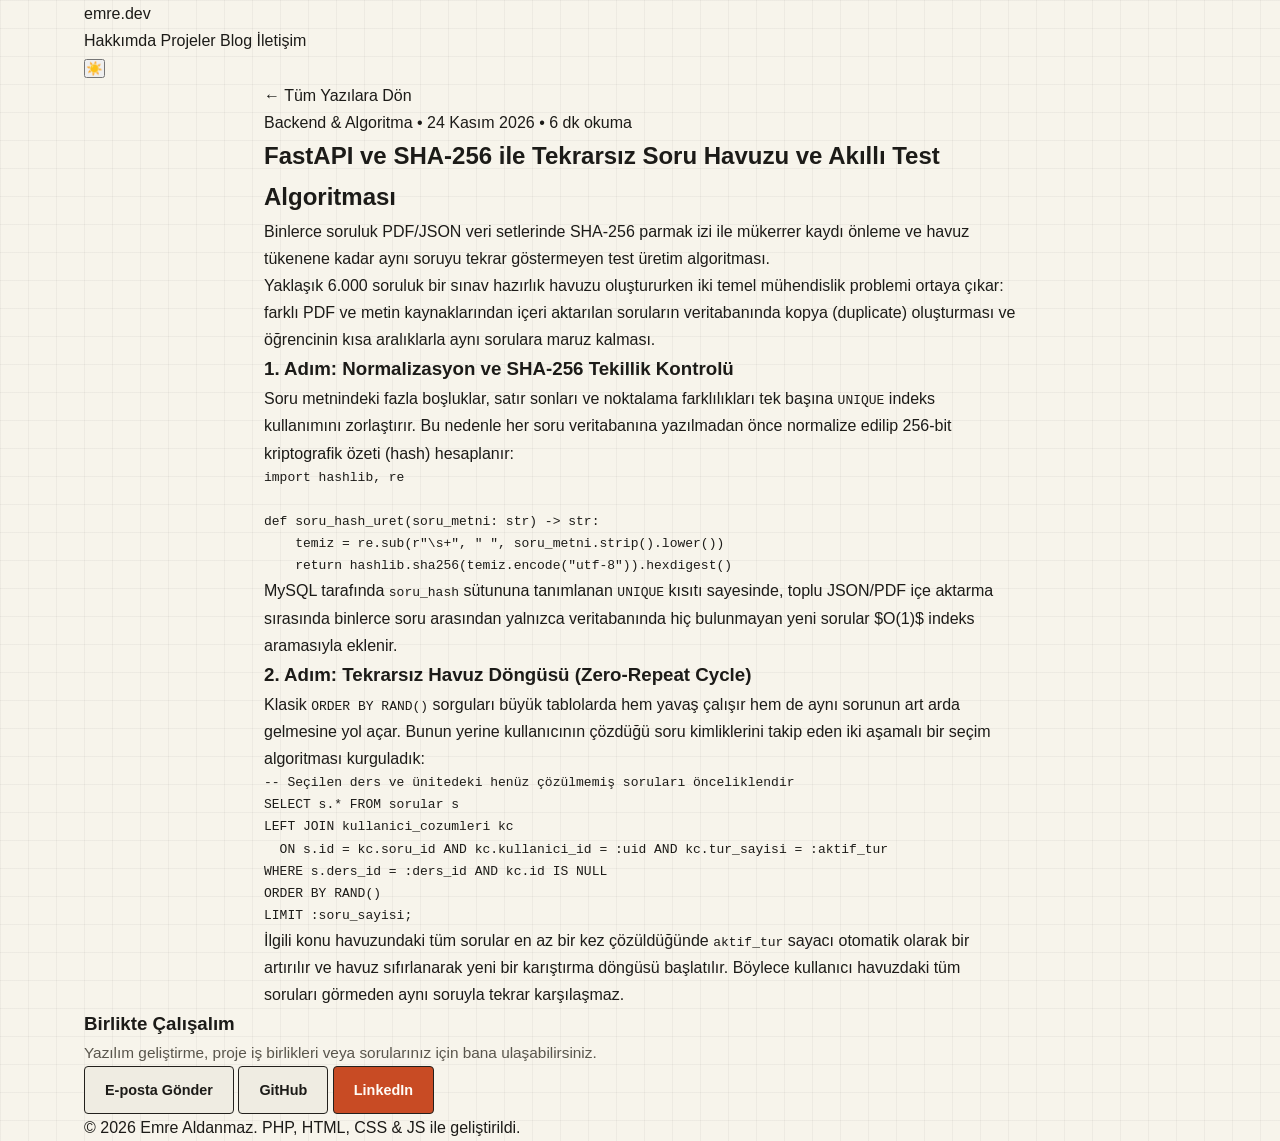
==== post-fastapi-sha256-tekrarsiz-soru-havuzu-algoritmasi.html @ 30eb45e7 "Web proglamlama odev hazir push" ====
<!DOCTYPE html>
<html lang="tr" data-theme="dark">
<head>
    <meta charset="UTF-8">
    <meta name="viewport" content="width=device-width, initial-scale=1.0">
    <title>FastAPI ve SHA-256 ile Tekrarsız Soru Havuzu ve Akıllı Test Algoritması — Emre Aldanmaz</title>
    <link rel="preconnect" href="https://fonts.googleapis.com">
    <link rel="preconnect" href="https://fonts.gstatic.com" crossorigin>
    <link href="https://fonts.googleapis.com/css2?family=Inter:wght@400;500;600;700&family=JetBrains+Mono:wght@400;600&display=swap" rel="stylesheet">
    <link rel="stylesheet" href="assets/css/style.css">
</head>
<body>
    <header class="navbar">
        <div class="container nav-content">
            <a href="index.html" class="brand">
                <span class="brand-dot"></span>
                <span>emre<span class="accent">.dev</span></span>
            </a>
            <nav class="nav-links" id="navLinks">
                <a href="index.html#hakkimda">Hakkımda</a>
                <a href="index.html#projeler">Projeler</a>
                <a href="index.html#blog">Blog</a>
                <a href="index.html#iletisim">İletişim</a>
            </nav>
            <div class="nav-actions">
                <button id="themeToggle" class="icon-btn" aria-label="Temayı Değiştir" title="Tema Değiştir">
                    <span id="themeIcon">☀️</span>
                </button>
                <button id="menuToggle" class="icon-btn mobile-only" aria-label="Menüyü Aç">☰</button>
            </div>
        </div>
    </header>
    <main>
<article class="post-article">
    <div class="container narrow">
        <a href="index.html#blog" class="back-link">← Tüm Yazılara Dön</a>
        <header class="post-header">
            <div class="blog-meta">
                <span class="blog-cat">Backend &amp; Algoritma</span>
                <span>•</span>
                <span>24 Kasım 2026</span>
                <span>•</span>
                <span>6 dk okuma</span>
            </div>
            <h1>FastAPI ve SHA-256 ile Tekrarsız Soru Havuzu ve Akıllı Test Algoritması</h1>
            <p class="post-lead">Binlerce soruluk PDF/JSON veri setlerinde SHA-256 parmak izi ile mükerrer kaydı önleme ve havuz tükenene kadar aynı soruyu tekrar göstermeyen test üretim algoritması.</p>
        </header>

        <div class="post-content">
            
            <p>Yaklaşık 6.000 soruluk bir sınav hazırlık havuzu oluştururken iki temel mühendislik problemi ortaya çıkar: farklı PDF ve metin kaynaklarından içeri aktarılan soruların veritabanında kopya (duplicate) oluşturması ve öğrencinin kısa aralıklarla aynı sorulara maruz kalması.</p>
            <h3>1. Adım: Normalizasyon ve SHA-256 Tekillik Kontrolü</h3>
            <p>Soru metnindeki fazla boşluklar, satır sonları ve noktalama farklılıkları tek başına <code>UNIQUE</code> indeks kullanımını zorlaştırır. Bu nedenle her soru veritabanına yazılmadan önce normalize edilip 256-bit kriptografik özeti (hash) hesaplanır:</p>
            <pre><code>import hashlib, re

def soru_hash_uret(soru_metni: str) -> str:
    temiz = re.sub(r"\s+", " ", soru_metni.strip().lower())
    return hashlib.sha256(temiz.encode("utf-8")).hexdigest()</code></pre>
            <p>MySQL tarafında <code>soru_hash</code> sütununa tanımlanan <code>UNIQUE</code> kısıtı sayesinde, toplu JSON/PDF içe aktarma sırasında binlerce soru arasından yalnızca veritabanında hiç bulunmayan yeni sorular $O(1)$ indeks aramasıyla eklenir.</p>
            <h3>2. Adım: Tekrarsız Havuz Döngüsü (Zero-Repeat Cycle)</h3>
            <p>Klasik <code>ORDER BY RAND()</code> sorguları büyük tablolarda hem yavaş çalışır hem de aynı sorunun art arda gelmesine yol açar. Bunun yerine kullanıcının çözdüğü soru kimliklerini takip eden iki aşamalı bir seçim algoritması kurguladık:</p>
            <pre><code>-- Seçilen ders ve ünitedeki henüz çözülmemiş soruları önceliklendir
SELECT s.* FROM sorular s
LEFT JOIN kullanici_cozumleri kc
  ON s.id = kc.soru_id AND kc.kullanici_id = :uid AND kc.tur_sayisi = :aktif_tur
WHERE s.ders_id = :ders_id AND kc.id IS NULL
ORDER BY RAND()
LIMIT :soru_sayisi;</code></pre>
            <p>İlgili konu havuzundaki tüm sorular en az bir kez çözüldüğünde <code>aktif_tur</code> sayacı otomatik olarak bir artırılır ve havuz sıfırlanarak yeni bir karıştırma döngüsü başlatılır. Böylece kullanıcı havuzdaki tüm soruları görmeden aynı soruyla tekrar karşılaşmaz.</p>
                </div>
    </div>
</article>

</main>
    <footer class="footer" id="iletisim">
        <div class="container footer-content">
            <div>
                <h3>Birlikte Çalışalım</h3>
                <p class="muted">Yazılım geliştirme, proje iş birlikleri veya sorularınız için bana ulaşabilirsiniz.</p>
            </div>
            <div class="social-links">
                <a href="mailto:emrealdanmaz@example.com" class="btn btn-outline">E-posta Gönder</a>
                <a href="https://github.com/emrealdanmaz" target="_blank" rel="noopener" class="btn btn-outline">GitHub</a>
                <a href="https://linkedin.com/in/emrealdanmaz" target="_blank" rel="noopener" class="btn btn-primary">LinkedIn</a>
            </div>
        </div>
        <div class="container footer-bottom">
            <p>© 2026 Emre Aldanmaz. PHP, HTML, CSS & JS ile geliştirildi.</p>
        </div>
    </footer>
    <script src="assets/js/app.js"></script>
</body>
</html>
---- assets/css/style.css ----
:root {
    /* Sıcak Krem Laboratuvar & Teletext Vitrini (Varsayılan) */
    --bg-main: #F7F4EB;
    --bg-surface: #FFFDF8;
    --bg-panel: #EFECE2;
    --border-color: #23211D;
    --border-subtle: #D5CFC0;
    --text-main: #1C1B18;
    --text-muted: #59554C;
    --accent: #C84B24;        /* Laboratuvar Turuncusu */
    --accent-secondary: #1E6B52; /* Osiloskop Yeşili */
    --accent-soft: rgba(200, 75, 36, 0.1);
    --kbd-bg: #E6E1D3;
    --code-bg: #1E1D1A;
    --code-text: #F7F4EB;
    --grid-line: rgba(35, 33, 29, 0.045);
}

[data-theme="dark"] {
    /* Gece Modu: Kehribar Laboratuvar CRT */
    --bg-main: #151412;
    --bg-surface: #1D1C19;
    --bg-panel: #25231F;
    --border-color: #D8CBB8;
    --border-subtle: #38342E;
    --text-main: #F2ECE1;
    --text-muted: #A69E90;
    --accent: #F59E0B;
    --accent-secondary: #34D399;
    --accent-soft: rgba(245, 158, 11, 0.14);
    --kbd-bg: #2E2B26;
    --code-bg: #0F0E0D;
    --code-text: #F2ECE1;
    --grid-line: rgba(216, 203, 184, 0.04);
}

* {
    box-sizing: border-box;
    margin: 0;
    padding: 0;
}

html {
    scroll-behavior: smooth;
    scroll-padding-top: 84px;
}

body {
    font-family: 'Plus Jakarta Sans', -apple-system, BlinkMacSystemFont, sans-serif;
    background-color: var(--bg-main);
    /* İnce milimetrik laboratuvar kağıdı dokusu */
    background-image:
        linear-gradient(to right, var(--grid-line) 1px, transparent 1px),
        linear-gradient(to bottom, var(--grid-line) 1px, transparent 1px);
    background-size: 28px 28px;
    color: var(--text-main);
    line-height: 1.7;
    transition: background-color 0.2s ease, color 0.2s ease;
}

.mono {
    font-family: 'JetBrains Mono', monospace;
}

a {
    color: inherit;
    text-decoration: none;
}

kbd {
    display: inline-block;
    font-family: 'JetBrains Mono', monospace;
    font-size: 0.74rem;
    font-weight: 700;
    padding: 0.1rem 0.4rem;
    background: var(--kbd-bg);
    border: 1px solid var(--border-color);
    border-bottom-width: 2px;
    border-radius: 3px;
    color: var(--text-main);
}

.container {
    max-width: 1160px;
    margin: 0 auto;
    padding: 0 1.5rem;
}

.container.narrow {
    max-width: 800px;
}

/* Üst Bar & F1-F4 Menüsü */
.lab-topbar {
    position: sticky;
    top: 0;
    z-index: 100;
    background: var(--bg-surface);
    border-bottom: 2px solid var(--border-color);
}

.topbar-inner {
    display: flex;
    align-items: center;
    justify-content: space-between;
    height: 66px;
    gap: 1rem;
}

.lab-brand {
    display: flex;
    align-items: center;
    gap: 0.6rem;
    font-weight: 700;
    font-size: 0.92rem;
    letter-spacing: 0.02em;
}

.status-led {
    width: 10px;
    height: 10px;
    border-radius: 50%;
    background: var(--accent-secondary);
    box-shadow: 0 0 8px var(--accent-secondary);
}

.fkey-nav {
    display: flex;
    align-items: center;
    gap: 0.45rem;
}

.fkey-item {
    display: inline-flex;
    align-items: center;
    gap: 0.45rem;
    padding: 0.35rem 0.7rem;
    border: 1px solid var(--border-subtle);
    border-radius: 4px;
    font-family: 'JetBrains Mono', monospace;
    font-size: 0.8rem;
    font-weight: 600;
    transition: all 0.15s ease;
}

.fkey-item:hover, .fkey-item.active {
    background: var(--accent-soft);
    border-color: var(--accent);
    color: var(--accent);
}

.fkey-item.active kbd {
    background: var(--accent);
    color: #FFFDF8;
    border-color: var(--accent);
}

.topbar-controls {
    display: flex;
    align-items: center;
    gap: 0.6rem;
}

.clock-pill {
    font-size: 0.8rem;
    padding: 0.3rem 0.65rem;
    background: var(--bg-panel);
    border: 1px solid var(--border-subtle);
    border-radius: 4px;
    color: var(--text-muted);
}

.lab-btn-icon {
    width: 36px;
    height: 36px;
    border: 1.5px solid var(--border-color);
    background: var(--bg-panel);
    color: var(--text-main);
    border-radius: 4px;
    cursor: pointer;
    font-size: 1rem;
    display: grid;
    place-items: center;
}

.lab-btn-icon:hover {
    border-color: var(--accent);
    color: var(--accent);
}

.mobile-only {
    display: none;
}

/* Ana İki Sütunlu Laboratuvar Düzeni */
.lab-layout {
    display: grid;
    grid-template-columns: 1fr 290px;
    gap: 2.5rem;
    padding-top: 2.5rem;
    padding-bottom: 4rem;
    align-items: start;
}

/* Hero Bölümü */
.lab-hero {
    background: var(--bg-surface);
    border: 2px solid var(--border-color);
    border-radius: 6px;
    padding: 2.2rem;
    margin-bottom: 3rem;
}

.teletext-header {
    display: flex;
    justify-content: space-between;
    align-items: center;
    flex-wrap: wrap;
    gap: 0.5rem;
    padding-bottom: 1rem;
    margin-bottom: 1.4rem;
    border-bottom: 1px dashed var(--border-subtle);
    font-size: 0.78rem;
}

.teletext-tag {
    font-family: 'JetBrains Mono', monospace;
    font-size: 0.78rem;
    font-weight: 700;
    color: var(--accent);
    letter-spacing: 0.04em;
}

.lab-hero h1 {
    font-size: clamp(2rem, 3.8vw, 2.75rem);
    font-weight: 800;
    letter-spacing: -0.025em;
    line-height: 1.15;
    margin-bottom: 0.45rem;
}

.hero-role {
    font-size: 1.1rem;
    font-weight: 600;
    color: var(--accent-secondary);
    margin-bottom: 1.1rem;
}

.hero-bio {
    color: var(--text-muted);
    font-size: 1.02rem;
    max-width: 68ch;
    margin-bottom: 1.75rem;
}

.hero-actions {
    display: flex;
    flex-wrap: wrap;
    gap: 0.85rem;
    margin-bottom: 2rem;
}

.btn {
    display: inline-flex;
    align-items: center;
    gap: 0.5rem;
    padding: 0.65rem 1.25rem;
    border-radius: 4px;
    font-weight: 600;
    font-size: 0.9rem;
    border: 1.5px solid var(--border-color);
    transition: all 0.15s ease;
}

.btn-primary {
    background: var(--accent);
    border-color: var(--border-color);
    color: #FFFDF8;
}

.btn-primary:hover {
    filter: brightness(1.08);
    transform: translateY(-1px);
}

.btn-outline {
    background: var(--bg-panel);
    color: var(--text-main);
}

.btn-outline:hover {
    border-color: var(--accent);
    color: var(--accent);
}

/* Yetkinlik Matrisi */
.skills-matrix {
    display: grid;
    grid-template-columns: repeat(auto-fit, minmax(220px, 1fr));
    gap: 1rem;
    padding-top: 1.5rem;
    border-top: 1px solid var(--border-subtle);
}

.matrix-box {
    background: var(--bg-panel);
    border: 1px solid var(--border-subtle);
    border-radius: 4px;
    padding: 1rem;
}

.matrix-title {
    font-size: 0.78rem;
    font-weight: 700;
    color: var(--text-muted);
    margin-bottom: 0.65rem;
    text-transform: uppercase;
}

.tag-list {
    display: flex;
    flex-wrap: wrap;
    gap: 0.4rem;
}

.spec-chip {
    font-family: 'JetBrains Mono', monospace;
    font-size: 0.76rem;
    font-weight: 600;
    padding: 0.2rem 0.5rem;
    background: var(--bg-surface);
    border: 1px solid var(--border-subtle);
    border-radius: 3px;
}

/* Bölümler & Kartlar */
.lab-section {
    margin-bottom: 3.5rem;
}

.section-top {
    display: flex;
    justify-content: space-between;
    align-items: flex-end;
    gap: 1rem;
    margin-bottom: 1.5rem;
    padding-bottom: 0.75rem;
    border-bottom: 2px solid var(--border-color);
}

.section-top.flex-wrap {
    flex-wrap: wrap;
}

.section-top h2 {
    font-size: 1.65rem;
    font-weight: 800;
    letter-spacing: -0.02em;
    margin-top: 0.2rem;
}

.count-badge {
    font-size: 0.78rem;
    padding: 0.25rem 0.6rem;
    background: var(--bg-panel);
    border: 1px solid var(--border-subtle);
    border-radius: 4px;
}

.projects-stack, .blog-stack {
    display: flex;
    flex-direction: column;
    gap: 1.25rem;
}

.lab-card {
    background: var(--bg-surface);
    border: 1.5px solid var(--border-color);
    border-radius: 6px;
    padding: 1.5rem;
    transition: border-color 0.15s ease, transform 0.15s ease;
}

.lab-card:hover {
    border-color: var(--accent);
    transform: translateX(3px);
}

.card-top-bar {
    display: flex;
    justify-content: space-between;
    flex-wrap: wrap;
    gap: 0.5rem;
    font-size: 0.76rem;
    color: var(--text-muted);
    margin-bottom: 0.65rem;
}

.status-ok {
    color: var(--accent-secondary);
    font-weight: 700;
}

.lab-card h3 {
    font-size: 1.22rem;
    font-weight: 700;
    margin-bottom: 0.6rem;
    line-height: 1.35;
}

.lab-card h3 a:hover {
    color: var(--accent);
}

.muted {
    color: var(--text-muted);
    font-size: 0.96rem;
}

.card-footer-row {
    display: flex;
    justify-content: space-between;
    align-items: center;
    flex-wrap: wrap;
    gap: 1rem;
    margin-top: 1.2rem;
    padding-top: 0.9rem;
    border-top: 1px dashed var(--border-subtle);
}

.inline-action {
    display: inline-block;
    margin-top: 0.9rem;
    font-size: 0.82rem;
    font-weight: 700;
    color: var(--accent);
}

.card-footer-row .inline-action {
    margin-top: 0;
}

.inline-action:hover {
    text-decoration: underline;
}

/* Blog Filtreleme */
.filter-bar {
    display: flex;
    flex-wrap: wrap;
    gap: 0.45rem;
}

.filter-btn {
    font-family: 'JetBrains Mono', monospace;
    font-size: 0.78rem;
    font-weight: 600;
    padding: 0.38rem 0.75rem;
    background: var(--bg-surface);
    border: 1px solid var(--border-subtle);
    border-radius: 4px;
    color: var(--text-muted);
    cursor: pointer;
}

.filter-btn.active, .filter-btn:hover {
    background: var(--accent);
    border-color: var(--accent);
    color: #FFFDF8;
}

.blog-card.hidden {
    display: none;
}

/* Sağ Telemetri Paneli */
.lab-sidebar {
    position: sticky;
    top: 88px;
}

.telemetry-panel {
    background: var(--bg-surface);
    border: 1.5px solid var(--border-color);
    border-radius: 6px;
    padding: 1.25rem;
}

.panel-header {
    display: flex;
    justify-content: space-between;
    align-items: center;
    font-size: 0.78rem;
    font-weight: 700;
    padding-bottom: 0.75rem;
    margin-bottom: 0.9rem;
    border-bottom: 1px solid var(--border-subtle);
}

.blink-dot {
    width: 8px;
    height: 8px;
    border-radius: 50%;
    background: var(--accent);
}

.telemetry-nav {
    list-style: none;
    display: flex;
    flex-direction: column;
    gap: 0.35rem;
    margin-bottom: 1.25rem;
}

.telemetry-nav a {
    display: block;
    font-size: 0.78rem;
    padding: 0.45rem 0.6rem;
    border-radius: 4px;
    color: var(--text-muted);
    border-left: 3px solid transparent;
}

.telemetry-nav a.active, .telemetry-nav a:hover {
    background: var(--accent-soft);
    color: var(--accent);
    border-left-color: var(--accent);
    font-weight: 700;
}

.telemetry-specs {
    border-top: 1px dashed var(--border-subtle);
    border-bottom: 1px dashed var(--border-subtle);
    padding: 0.85rem 0;
    margin-bottom: 1rem;
    display: flex;
    flex-direction: column;
    gap: 0.45rem;
    font-size: 0.78rem;
}

.spec-row {
    display: flex;
    justify-content: space-between;
}

.kbd-legend {
    font-size: 0.74rem;
    color: var(--text-muted);
    display: flex;
    flex-direction: column;
    gap: 0.4rem;
}

.legend-title {
    font-weight: 700;
    color: var(--text-main);
}

/* Tekil Makale Sayfası */
.post-view {
    padding: 3rem 0 5rem;
}

.back-btn {
    display: inline-block;
    font-size: 0.82rem;
    font-weight: 700;
    padding: 0.45rem 0.85rem;
    background: var(--bg-surface);
    border: 1.5px solid var(--border-color);
    border-radius: 4px;
    margin-bottom: 1.5rem;
}

.back-btn:hover {
    border-color: var(--accent);
    color: var(--accent);
}

.article-sheet {
    background: var(--bg-surface);
    border: 2px solid var(--border-color);
    border-radius: 6px;
    padding: 2.4rem;
}

.article-head {
    padding-bottom: 1.5rem;
    margin-bottom: 1.75rem;
    border-bottom: 1px solid var(--border-subtle);
}

.article-head h1 {
    font-size: clamp(1.65rem, 3.2vw, 2.2rem);
    font-weight: 800;
    line-height: 1.25;
    margin: 0.5rem 0 0.9rem;
}

.article-lead {
    font-size: 1.05rem;
    color: var(--text-muted);
}

.article-body p {
    margin-bottom: 1.3rem;
    font-size: 1.02rem;
}

.article-body h3 {
    font-size: 1.3rem;
    font-weight: 700;
    color: var(--accent);
    margin: 2rem 0 0.8rem;
}

.article-body pre {
    background: var(--code-bg);
    color: var(--code-text);
    padding: 1.2rem;
    border-radius: 5px;
    border: 1px solid var(--border-color);
    overflow-x: auto;
    margin: 1.5rem 0;
    font-family: 'JetBrains Mono', monospace;
    font-size: 0.86rem;
}

.article-body code {
    font-family: 'JetBrains Mono', monospace;
    background: var(--accent-soft);
    color: var(--accent);
    padding: 0.15rem 0.35rem;
    border-radius: 3px;
    font-size: 0.9em;
}

.article-body pre code {
    background: transparent;
    color: inherit;
    padding: 0;
}

/* Footer */
.lab-footer {
    background: var(--bg-surface);
    border-top: 2px solid var(--border-color);
    padding: 3rem 0 2rem;
}

.footer-grid {
    display: flex;
    justify-content: space-between;
    align-items: center;
    flex-wrap: wrap;
    gap: 1.5rem;
    padding-bottom: 2rem;
    border-bottom: 1px dashed var(--border-subtle);
}

.footer-grid h3 {
    font-size: 1.4rem;
    font-weight: 800;
    margin: 0.3rem 0;
}

.footer-actions {
    display: flex;
    flex-wrap: wrap;
    gap: 0.75rem;
}

.footer-status {
    display: flex;
    justify-content: space-between;
    flex-wrap: wrap;
    gap: 0.75rem;
    padding-top: 1.25rem;
    font-size: 0.78rem;
    color: var(--text-muted);
}

@media (max-width: 960px) {
    .lab-layout {
        grid-template-columns: 1fr;
    }

    .lab-sidebar {
        display: none;
    }
}

@media (max-width: 720px) {
    .fkey-nav {
        display: none;
        position: absolute;
        top: 66px;
        left: 0;
        right: 0;
        background: var(--bg-surface);
        flex-direction: column;
        align-items: stretch;
        padding: 1rem 1.5rem;
        border-bottom: 2px solid var(--border-color);
    }

    .fkey-nav.open {
        display: flex;
    }

    .mobile-only {
        display: grid;
    }

    .clock-pill {
        display: none;
    }
}
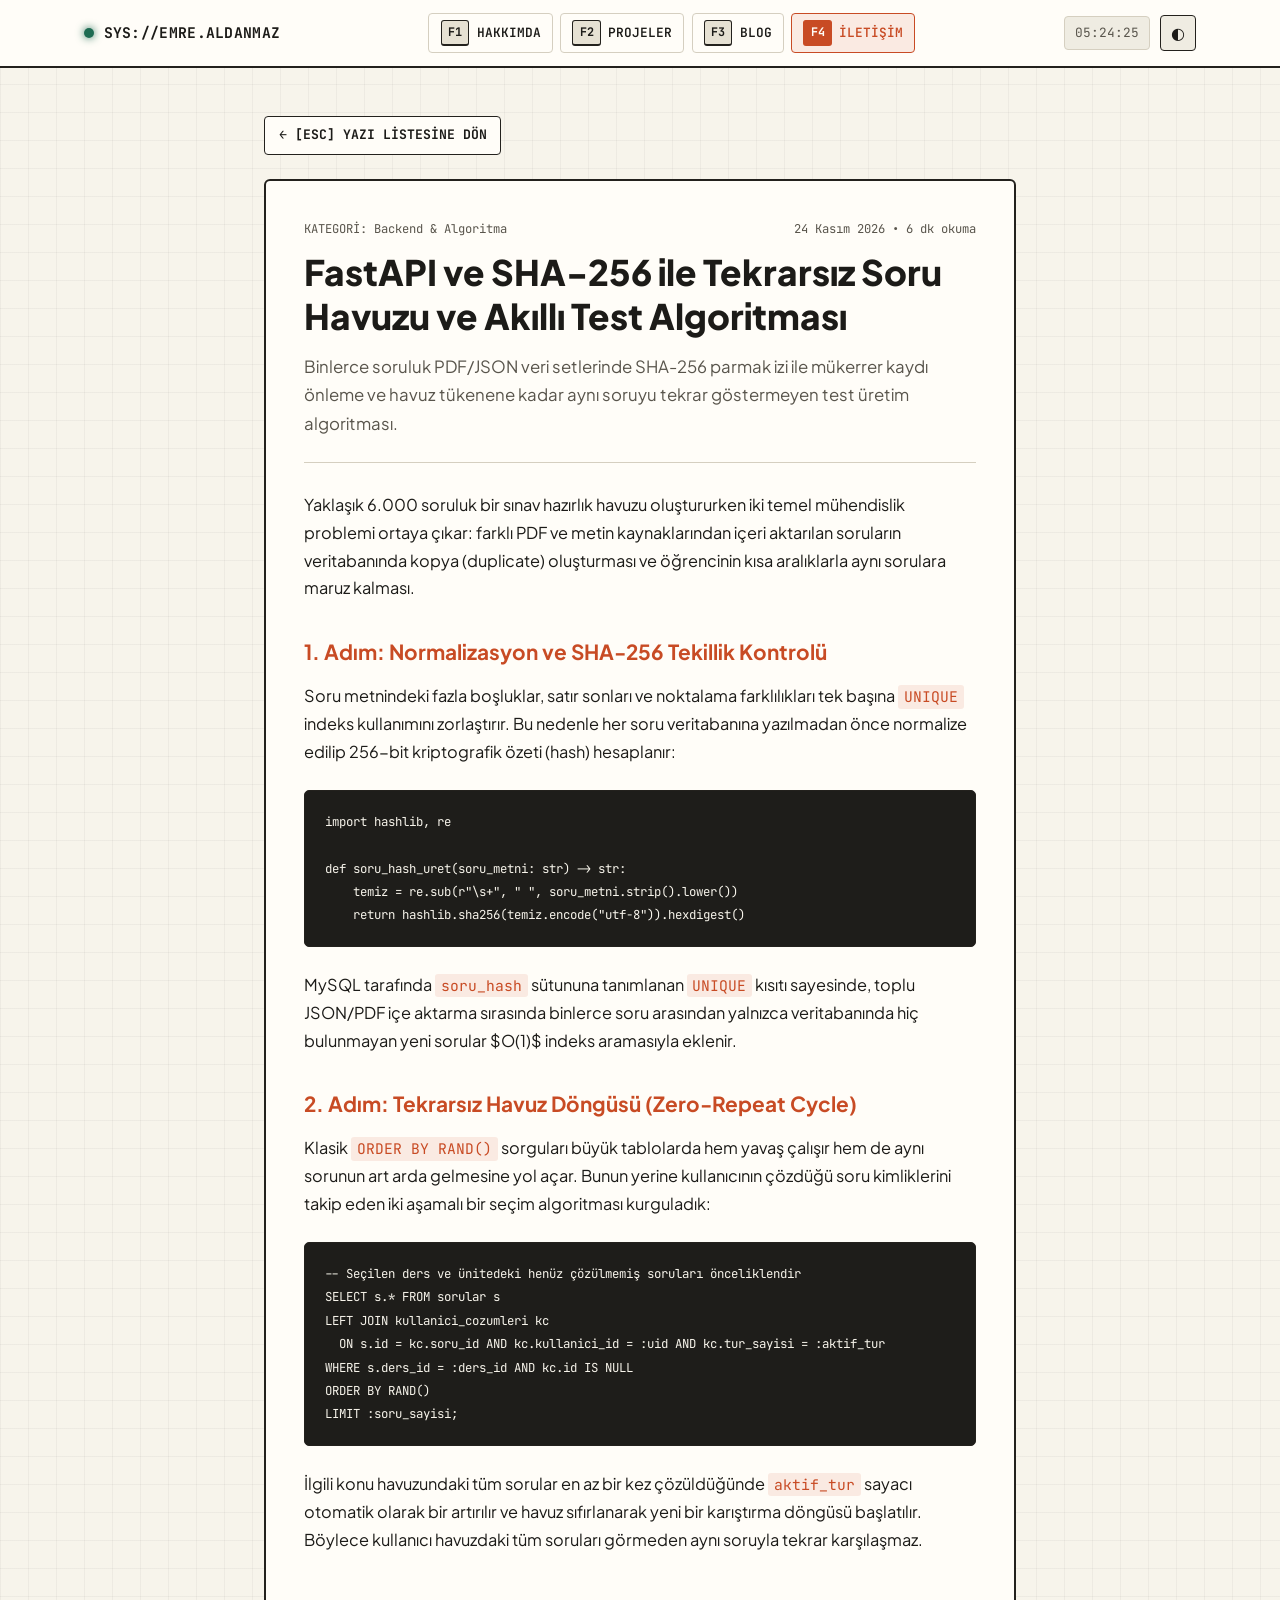
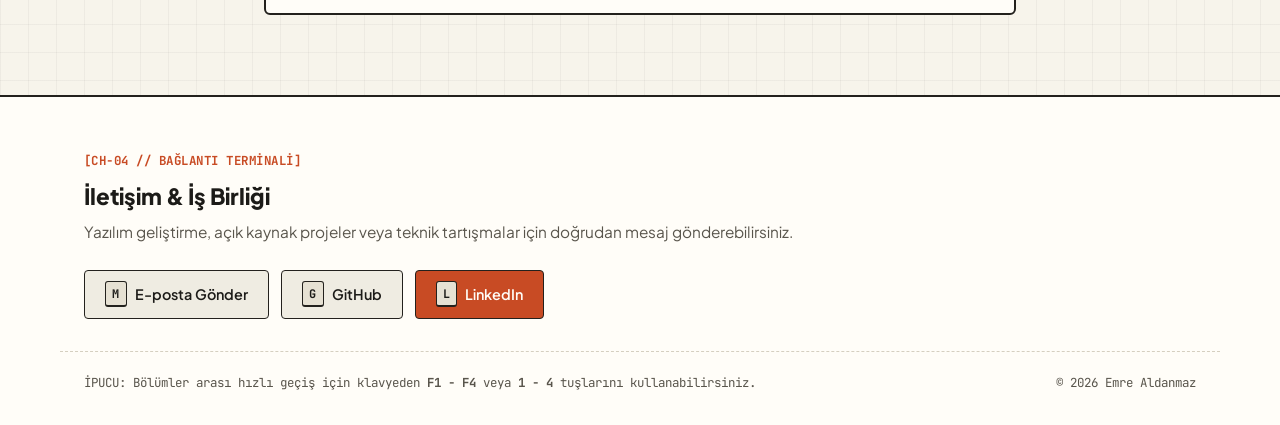
==== commit 11cdf739: "Build ve CSS guncellemesi" ====
--- a/post-fastapi-sha256-tekrarsiz-soru-havuzu-algoritmasi.html
+++ b/post-fastapi-sha256-tekrarsiz-soru-havuzu-algoritmasi.html
@@ -1,53 +1,63 @@
 <!DOCTYPE html>
-<html lang="tr" data-theme="dark">
+<html lang="tr" data-theme="light">
 <head>
     <meta charset="UTF-8">
     <meta name="viewport" content="width=device-width, initial-scale=1.0">
     <title>FastAPI ve SHA-256 ile Tekrarsız Soru Havuzu ve Akıllı Test Algoritması — Emre Aldanmaz</title>
     <link rel="preconnect" href="https://fonts.googleapis.com">
     <link rel="preconnect" href="https://fonts.gstatic.com" crossorigin>
-    <link href="https://fonts.googleapis.com/css2?family=Inter:wght@400;500;600;700&family=JetBrains+Mono:wght@400;600&display=swap" rel="stylesheet">
+    <link href="https://fonts.googleapis.com/css2?family=JetBrains+Mono:wght@400;600;700&family=Plus+Jakarta+Sans:wght@400;500;600;700;800&display=swap" rel="stylesheet">
     <link rel="stylesheet" href="assets/css/style.css">
 </head>
 <body>
-    <header class="navbar">
-        <div class="container nav-content">
-            <a href="index.html" class="brand">
-                <span class="brand-dot"></span>
-                <span>emre<span class="accent">.dev</span></span>
+    <header class="lab-topbar">
+        <div class="container topbar-inner">
+            <a href="index.html" class="lab-brand">
+                <span class="status-led"></span>
+                <span class="mono">SYS://EMRE.ALDANMAZ</span>
             </a>
-            <nav class="nav-links" id="navLinks">
-                <a href="index.html#hakkimda">Hakkımda</a>
-                <a href="index.html#projeler">Projeler</a>
-                <a href="index.html#blog">Blog</a>
-                <a href="index.html#iletisim">İletişim</a>
+
+            <nav class="fkey-nav" id="navLinks" aria-label="Fonksiyon Kısayol Menüsü">
+                <a href="index.html#hakkimda" class="fkey-item" data-fkey="F1" data-target="hakkimda">
+                    <kbd>F1</kbd><span>HAKKIMDA</span>
+                </a>
+                <a href="index.html#projeler" class="fkey-item" data-fkey="F2" data-target="projeler">
+                    <kbd>F2</kbd><span>PROJELER</span>
+                </a>
+                <a href="index.html#blog" class="fkey-item" data-fkey="F3" data-target="blog">
+                    <kbd>F3</kbd><span>BLOG</span>
+                </a>
+                <a href="index.html#iletisim" class="fkey-item" data-fkey="F4" data-target="iletisim">
+                    <kbd>F4</kbd><span>İLETİŞİM</span>
+                </a>
             </nav>
-            <div class="nav-actions">
-                <button id="themeToggle" class="icon-btn" aria-label="Temayı Değiştir" title="Tema Değiştir">
-                    <span id="themeIcon">☀️</span>
+
+            <div class="topbar-controls">
+                <span class="clock-pill mono" id="labClock">00:00:00</span>
+                <button id="themeToggle" class="lab-btn-icon" aria-label="Temayı Değiştir" title="Krem / Kehribar CRT Modu">
+                    <span id="themeIcon">◐</span>
                 </button>
-                <button id="menuToggle" class="icon-btn mobile-only" aria-label="Menüyü Aç">☰</button>
+                <button id="menuToggle" class="lab-btn-icon mobile-only" aria-label="Menü">☰</button>
             </div>
         </div>
     </header>
     <main>
-<article class="post-article">
+<article class="post-view">
     <div class="container narrow">
-        <a href="index.html#blog" class="back-link">← Tüm Yazılara Dön</a>
-        <header class="post-header">
-            <div class="blog-meta">
-                <span class="blog-cat">Backend &amp; Algoritma</span>
-                <span>•</span>
-                <span>24 Kasım 2026</span>
-                <span>•</span>
-                <span>6 dk okuma</span>
-            </div>
-            <h1>FastAPI ve SHA-256 ile Tekrarsız Soru Havuzu ve Akıllı Test Algoritması</h1>
-            <p class="post-lead">Binlerce soruluk PDF/JSON veri setlerinde SHA-256 parmak izi ile mükerrer kaydı önleme ve havuz tükenene kadar aynı soruyu tekrar göstermeyen test üretim algoritması.</p>
-        </header>
+        <a href="index.html#blog" class="back-btn mono">← [ESC] YAZI LİSTESİNE DÖN</a>
 
-        <div class="post-content">
-            
+        <div class="article-sheet">
+            <header class="article-head">
+                <div class="card-top-bar mono">
+                    <span>KATEGORİ: Backend &amp; Algoritma</span>
+                    <span>24 Kasım 2026 • 6 dk okuma</span>
+                </div>
+                <h1>FastAPI ve SHA-256 ile Tekrarsız Soru Havuzu ve Akıllı Test Algoritması</h1>
+                <p class="article-lead">Binlerce soruluk PDF/JSON veri setlerinde SHA-256 parmak izi ile mükerrer kaydı önleme ve havuz tükenene kadar aynı soruyu tekrar göstermeyen test üretim algoritması.</p>
+            </header>
+
+            <div class="article-body">
+                
             <p>Yaklaşık 6.000 soruluk bir sınav hazırlık havuzu oluştururken iki temel mühendislik problemi ortaya çıkar: farklı PDF ve metin kaynaklarından içeri aktarılan soruların veritabanında kopya (duplicate) oluşturması ve öğrencinin kısa aralıklarla aynı sorulara maruz kalması.</p>
             <h3>1. Adım: Normalizasyon ve SHA-256 Tekillik Kontrolü</h3>
             <p>Soru metnindeki fazla boşluklar, satır sonları ve noktalama farklılıkları tek başına <code>UNIQUE</code> indeks kullanımını zorlaştırır. Bu nedenle her soru veritabanına yazılmadan önce normalize edilip 256-bit kriptografik özeti (hash) hesaplanır:</p>
@@ -67,25 +77,34 @@
 ORDER BY RAND()
 LIMIT :soru_sayisi;</code></pre>
             <p>İlgili konu havuzundaki tüm sorular en az bir kez çözüldüğünde <code>aktif_tur</code> sayacı otomatik olarak bir artırılır ve havuz sıfırlanarak yeni bir karıştırma döngüsü başlatılır. Böylece kullanıcı havuzdaki tüm soruları görmeden aynı soruyla tekrar karşılaşmaz.</p>
-                </div>
+                    </div>
+        </div>
     </div>
 </article>
 
 </main>
-    <footer class="footer" id="iletisim">
-        <div class="container footer-content">
+    <footer class="lab-footer" id="iletisim">
+        <div class="container footer-grid">
             <div>
-                <h3>Birlikte Çalışalım</h3>
-                <p class="muted">Yazılım geliştirme, proje iş birlikleri veya sorularınız için bana ulaşabilirsiniz.</p>
+                <span class="teletext-tag">[CH-04 // BAĞLANTI TERMİNALİ]</span>
+                <h3>İletişim & İş Birliği</h3>
+                <p class="muted">Yazılım geliştirme, açık kaynak projeler veya teknik tartışmalar için doğrudan mesaj gönderebilirsiniz.</p>
             </div>
-            <div class="social-links">
-                <a href="mailto:emrealdanmaz@example.com" class="btn btn-outline">E-posta Gönder</a>
-                <a href="https://github.com/emrealdanmaz" target="_blank" rel="noopener" class="btn btn-outline">GitHub</a>
-                <a href="https://linkedin.com/in/emrealdanmaz" target="_blank" rel="noopener" class="btn btn-primary">LinkedIn</a>
+            <div class="footer-actions">
+                <a href="mailto:emrealdanmaz@example.com" class="btn btn-outline">
+                    <kbd>M</kbd> E-posta Gönder
+                </a>
+                <a href="https://github.com/emrealdanmaz" target="_blank" rel="noopener" class="btn btn-outline">
+                    <kbd>G</kbd> GitHub
+                </a>
+                <a href="https://linkedin.com/in/emrealdanmaz" target="_blank" rel="noopener" class="btn btn-primary">
+                    <kbd>L</kbd> LinkedIn
+                </a>
             </div>
         </div>
-        <div class="container footer-bottom">
-            <p>© 2026 Emre Aldanmaz. PHP, HTML, CSS & JS ile geliştirildi.</p>
+        <div class="container footer-status mono">
+            <span>İPUCU: Bölümler arası hızlı geçiş için klavyeden <strong>F1 - F4</strong> veya <strong>1 - 4</strong> tuşlarını kullanabilirsiniz.</span>
+            <span>© 2026 Emre Aldanmaz</span>
         </div>
     </footer>
     <script src="assets/js/app.js"></script>
